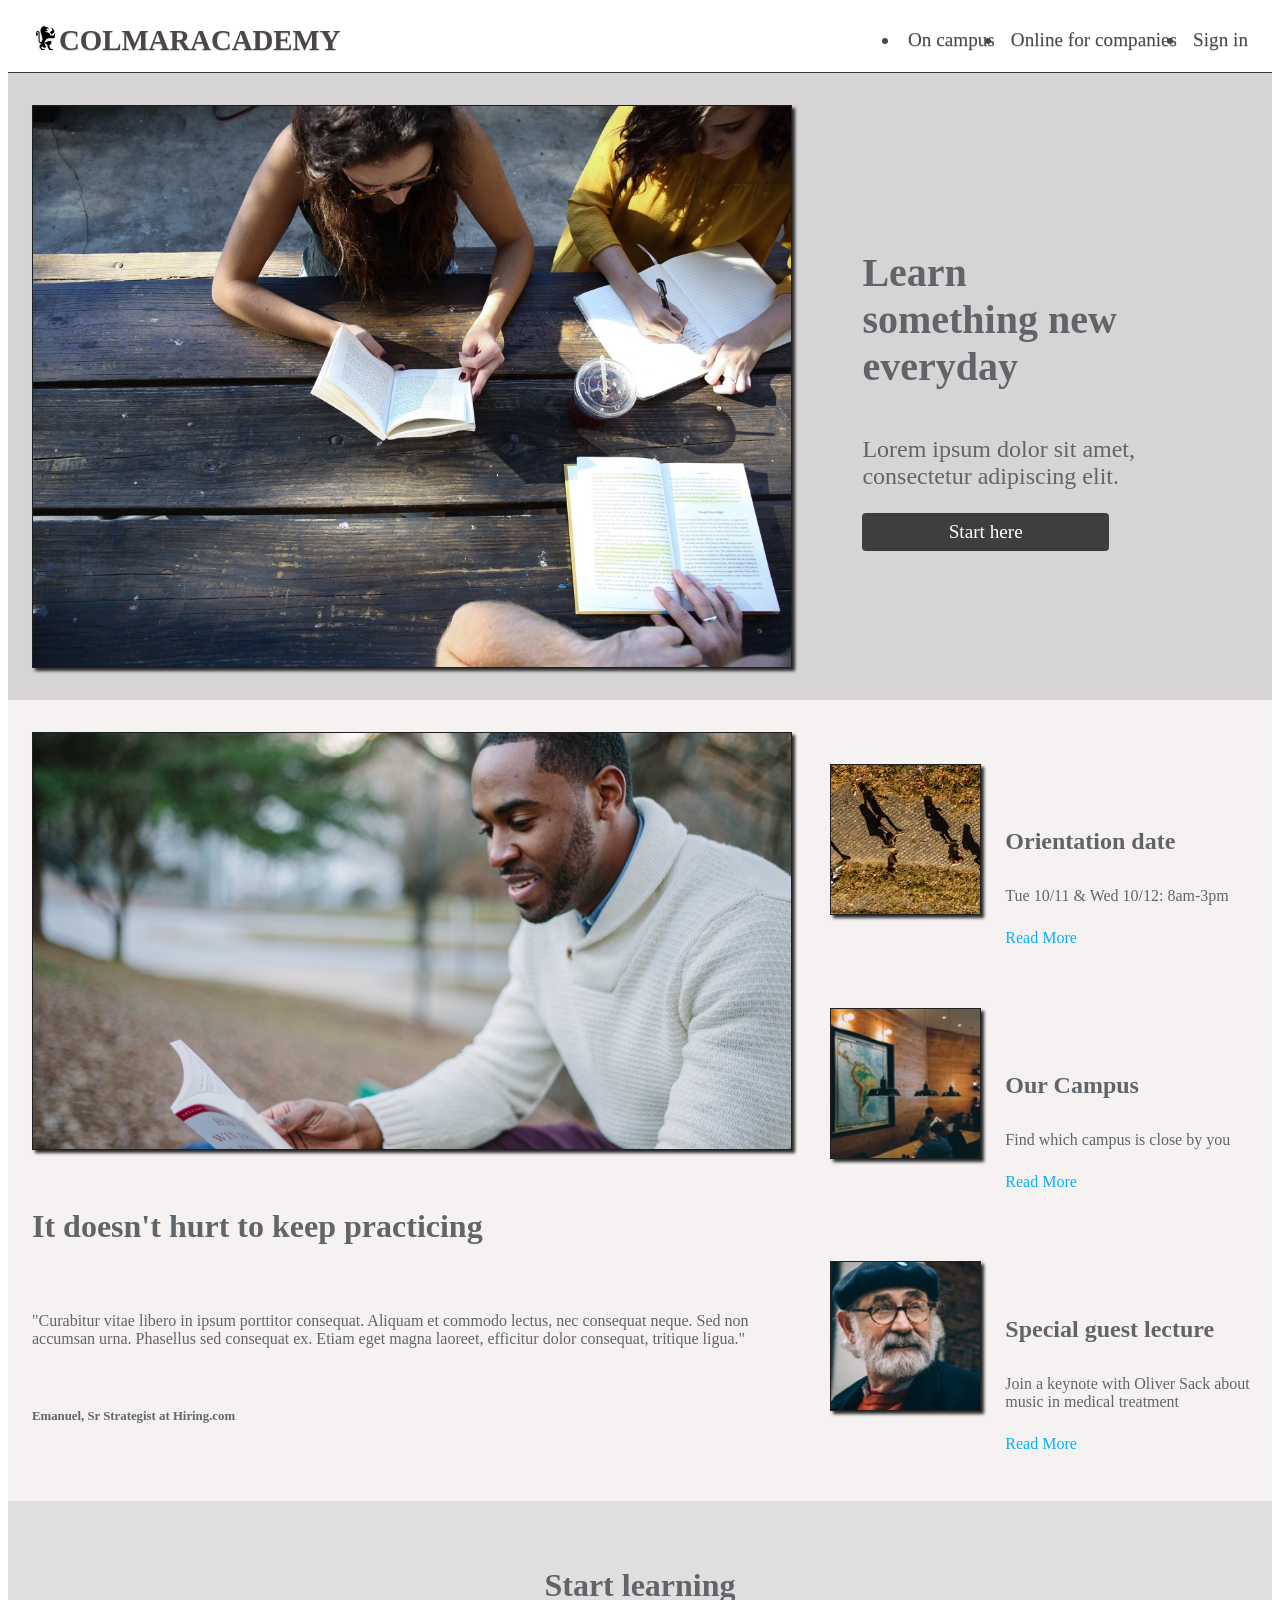
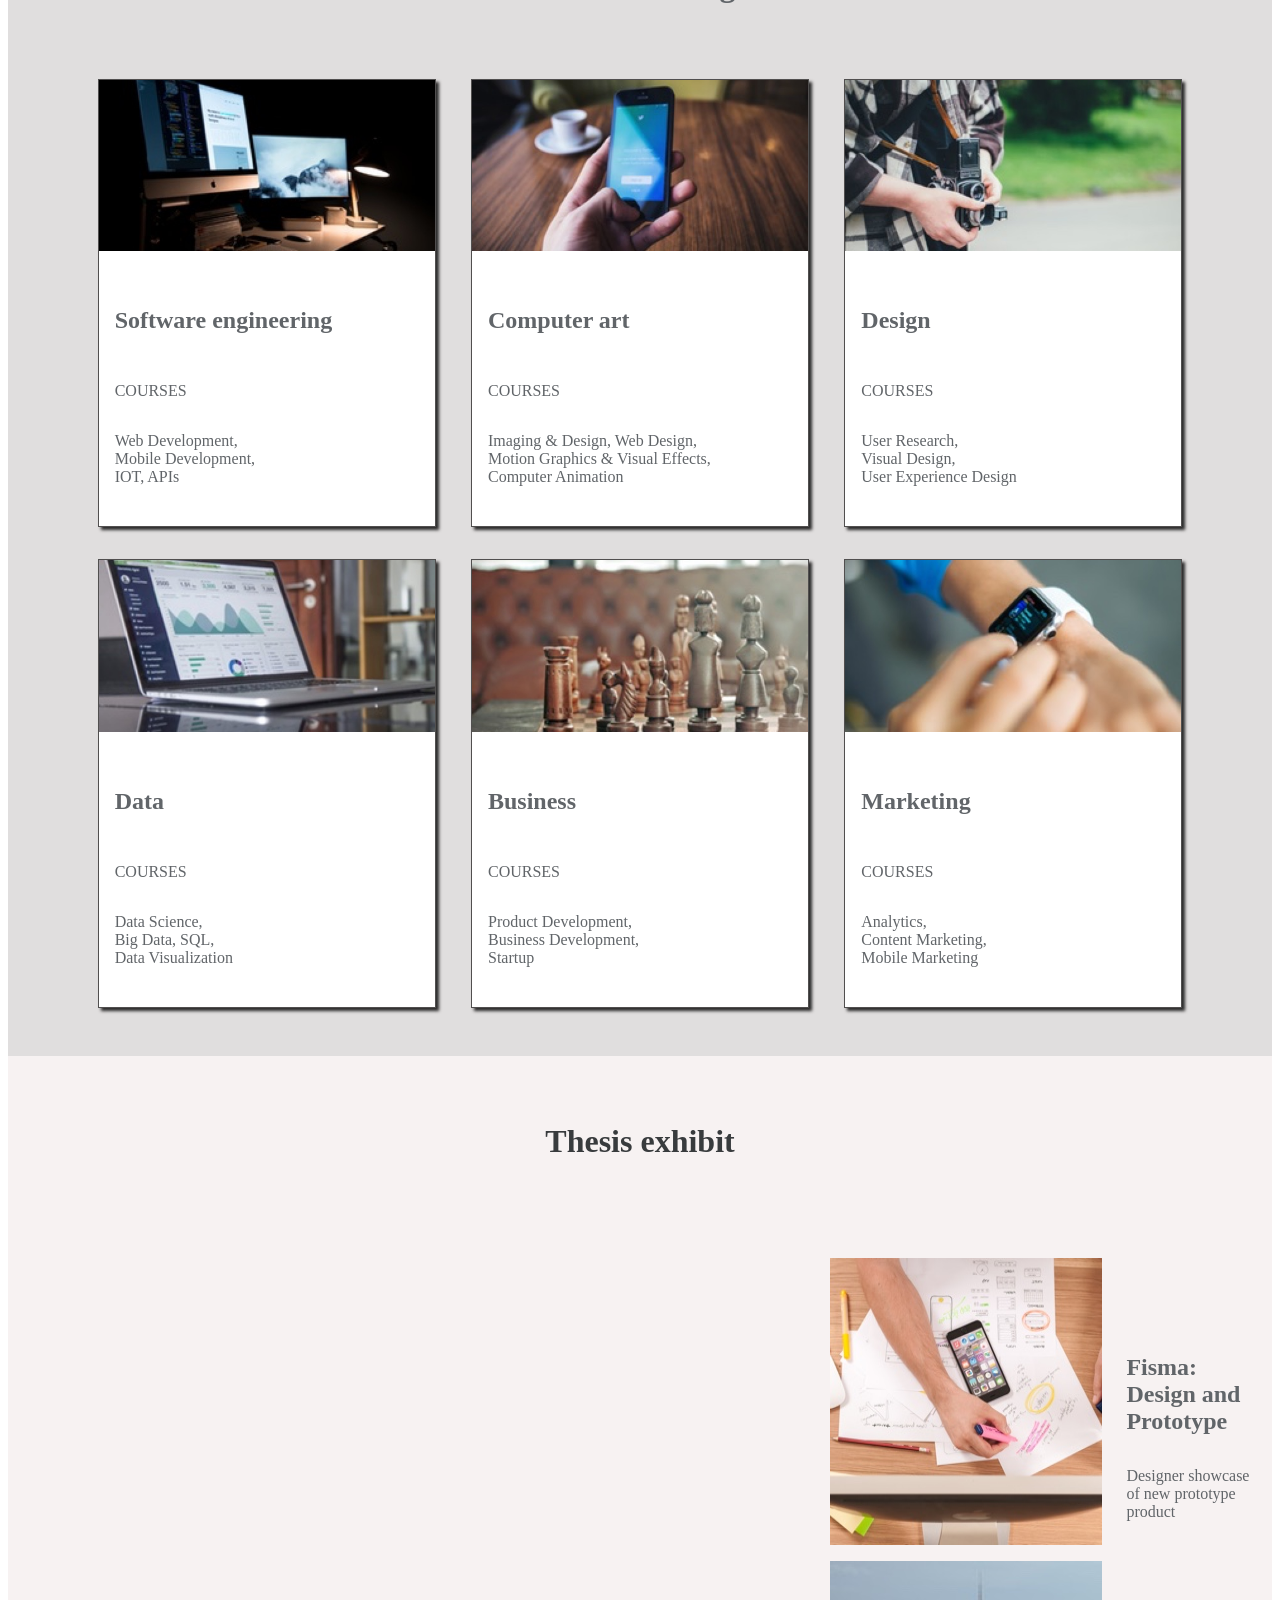
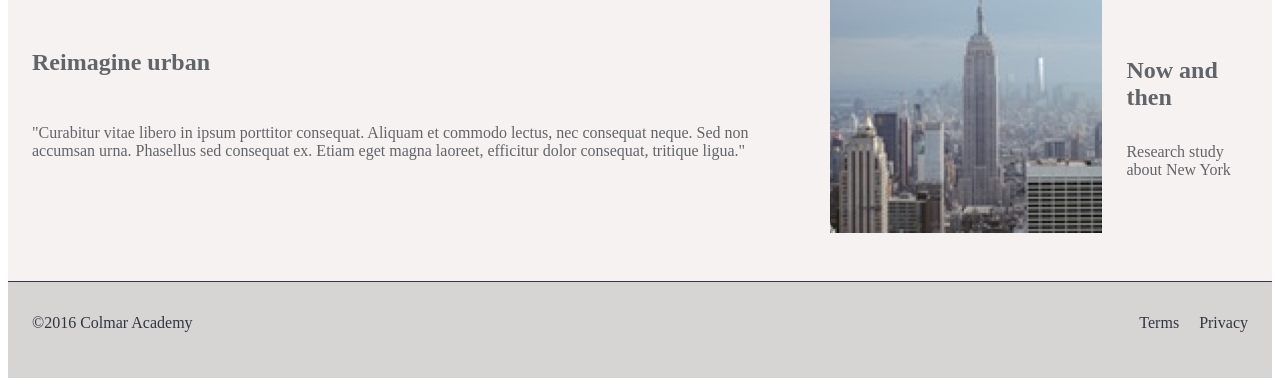
==== text.html @ 257ef72a "first commit" ====
<!DOCTYPE html>
<html>
   <head>
      <title>Capstone Colmar</title>
      <link  rel="stylesheet" type="text/css" href="CSS/reset.css">
      <link  rel="stylesheet" type="text/css" href="CSS/style.css">
   </head>
   <body>
      <!-- Header Section-->
      <header>
         <div class="logo">
            <img src="CSS/images/ic-logo.svg" alt="The logo">
            <h2><span>COLMAR</span>ACADEMY</h2>
         </div>
         <nav class="menu">
            <ul class="main-nav">
               <li><a href="#">On campus</a></li>
               <li><a href="#">Online for companies</a></li>
               <li><a href="#">Sign in</a></li>
            </ul>
            <ul class="mobile-nav">
               <li><img src="CSS/images/ic-on-campus.svg"></li>
               <li><img src="CSS/images/ic-online.svg"</li>
               <li><img src="CSS/images/ic-login.svg"></li>
            </ul>
         </nav>
      </header>
      <!-- Main Banner Section-->
      <div class="banner">
         <div class="content-left">
            <img src="CSS/images/banner.jpg" alt="Students sitting on a bank">
         </div>
         <div class="content-right">
            <div class="banner-text">
               <h1>Learn something new everyday</h1>
               <p>Lorem ipsum dolor sit amet, consectetur adipiscing elit.</p>
               <div class="button">
                  <a href="#">Start here</a>
               </div>
            </div>
         </div>
      </div>
      <!-- Information Section-->
      <div class="main-information">
         <div class="content-left">
            <img src="CSS/images/information-main.jpg" alt="Student studying">
            <h2>It doesn't hurt to keep practicing</h2>
            <p>"Curabitur vitae libero in ipsum porttitor consequat. Aliquam et commodo lectus, nec consequat neque. Sed non accumsan urna. Phasellus sed consequat ex. Etiam eget magna laoreet, efficitur dolor consequat, tritique ligua."</p>
            <p id="signature">Emanuel, Sr Strategist at Hiring.com</p>
         </div>
         <div class="content-right">
            <div class="info-box">
               <img class="desktop-img" src="CSS/images/information-orientation.jpg" alt="Students walking">
               <img class="mobile-img" src="CSS/images/information-orientation-mobile.jpg" alt="Students walking">
               <div class="info-text">
                  <h3>Orientation date</h3>
                  <p>Tue 10/11 & Wed 10/12: 8am-3pm</p>
                  <a href="#">Read More</a>
               </div>
            </div>
            <div class="info-box">
               <img class="desktop-img" src="CSS/images/information-campus.jpg" alt="Campus">
               <img class="mobile-img" src="CSS/images/information-campus-mobile.jpg" alt="Campus">
               <div class="info-text">
                  <h3>Our Campus</h3>
                  <p>Find which campus is close by you</p>
                  <a href="#">Read More</a>
               </div>
            </div>
            <div class="info-box">
               <img class="desktop-img" src="CSS/images/information-guest-lecture.jpg" alt="Guest lecturer">
               <img class="mobile-img" src="CSS/images/information-guest-lecture-mobile.jpg" alt="Guest lecturer">
               <div class="info-text">
                  <h3>Special guest lecture</h3>
                  <p>Join a keynote with Oliver Sack about music in medical treatment</p>
                  <a href="#">Read More</a>
               </div>
            </div>
         </div>
      </div>
      <!-- Supporting Section -->
      <div class="supporting">
         <h2>Start learning</h2>
         <div class="flex">
            <div class="course">
               <img href="#" src="CSS/images/course-software.jpg" alt="Computer">
               <div class="text">
                  <h3>Software engineering</h3>
                  <p>COURSES</p>
                  <p>Web Development,<br /> Mobile Development,<br /> IOT, APIs</p>
               </div>
            </div>
            <div class="course">
               <img href="#" src="CSS/images/course-computer-art.jpg" alt="Mobile phone">
               <div class="text">
                  <h3>Computer art</h3>
                  <p>COURSES</p>
                  <p>Imaging & Design, Web Design,<br /> Motion Graphics & Visual Effects,<br /> Computer Animation</p>
               </div>
            </div>
            <div class="course">
               <img href="#" src="CSS/images/course-design.jpg" alt="A camera">
               <div class="text">
                  <h3>Design</h3>
                  <p>COURSES</p>
                  <p>User Research,<br /> Visual Design,<br /> User Experience Design</p>
               </div>
            </div>
            <div class="course">
               <img href="#" src="CSS/images/course-data.jpg" alt="A computer screen">
               <div class="text">
                  <h3>Data</h3>
                  <p>COURSES</p>
                  <p>Data Science,<br /> Big Data, SQL,<br/> Data Visualization</p>
               </div>
            </div>
            <div class="course">
               <img href="#" src="CSS/images/course-business.jpg" alt="A Chess Board">
               <div class="text">
                  <h3>Business</h3>
                  <p>COURSES</p>
                  <p>Product Development,<br /> Business Development,<br /> Startup</p>
               </div>
            </div>
            <div class="course">
               <img href="#" src="CSS/images/course-marketing.jpg" alt="A watch">
               <div class="text">
                  <h3>Marketing</h3>
                  <p>COURSES</p>
                  <p>Analytics,<br /> Content Marketing,<br /> Mobile Marketing</p>
               </div>
            </div>
         </div>
      </div>
      <!-- Additional Supporting Section -->
      <div class="add-supporting">
         <h2>Thesis exhibit</h2>
         <div class="content">
            <div class="content-left">
               <video width="320" height="240" autoplay>
                  <source src="CSS/videos/thesis.mp4" type="video/mp4">
               </video>
               <h3>Reimagine urban</h3>
               <p>"Curabitur vitae libero in ipsum porttitor consequat. Aliquam et commodo lectus, nec consequat neque. Sed non accumsan urna. Phasellus sed consequat ex. Etiam eget magna laoreet, efficitur dolor consequat, tritique ligua."</p>
            </div>
            <div class="content-right">
               <div class="info-box">
                  <img src="CSS/images/thesis-fisma.jpg" alt="A Design on a Paper">
                  <div class="info-text">
                     <h3>Fisma: Design and Prototype</h3>
                     <p>Designer showcase of new prototype product</p>
                  </div>
               </div>
               <div class="info-box">
                  <img src="CSS/images/thesis-now-and-then.jpg" alt="Empire State Building">
                  <div class="info-text">
                     <h3>Now and then</h3>
                     <p>Research study about New York</p>
                  </div>
               </div>
            </div>
         </div>
      </div>
      <!-- Footer Section -->
      <footer>
         <p>&copy;2016 Colmar Academy</p>
         <nav>
            <ul>
               <li>Terms</li>
               <li>Privacy</li>
            </ul>
         </nav>
      </footer>
   </body>
</html>
---- CSS/style.css ----
html {
	font-size: 16px;
	color: #616569;
}


/* Header Section */

header {
	font-size: 1.2rem;
	color: #4c4747;
	height: 4rem;
	display: flex;
	justify-content: space-between;
	align-items: center;
	background-color: #ffffff;
	text-shadow: 0px 1px 0px #d3cbcb;
	border-bottom: 1px solid #303540;
}

.menu .mobile-nav {
	display: none;
}

.logo {
	display: flex;
	align-items: center;
	padding-left: 1.5rem;
}

.logo img {
	height: 2rem;
}

.logo h2 span {
	font-weight: bold;
}

.main-nav {
	float: right;
	display: flex;
	padding-right: 1rem;
}

.main-nav li a {
	padding: 0.5rem;
	text-decoration: none;
	color: inherit;
}


/* Mobile-Header Section */

@media only screen and (max-width: 480px) {
	.menu .main-nav {
		display: none;
	}
	.logo img {
		height: 2.5rem;
	}
	.logo h2 {
		display: none;
	}
	.menu .mobile-nav {
		display: flex;
	}
	.mobile-nav li img {
		padding: 2rem;
	}
	header {
		justify-content: space-between;
	}
}


/* Banner Section */

.banner {
	background-color: #d6d4d4;
	display: flex;
	align-items: center;
}

.content-left {
	padding: 2rem 1.5rem;
	max-width: 60%;
	display: flex;
	flex-direction: column;
}

.content-left img {
	width: 100%;
	border: 1px solid #1f2021;
	box-shadow: 3px 3px 3px #2b2a2a;
}

.content-right {
	display: flex;
	flex-direction: column;
	align-items: left;
	max-width: 40%;
}

.banner-text {
	display: flex;
	flex-direction: column;
	align-items: left;
	width: 60%;
	margin-left: 3rem;
}

.banner-text h1,
.banner-text p,
.banner-text a {
	margin-bottom: 1.4rem;
}

.banner-text h1 {
	font-size: 2.5rem;
	font-weight: bold;
}

.banner-text p {
	font-size: 1.5rem;
}

.banner-text .button {
	background-color: #3c3e3f;
	width: 84%;
	text-align: center;
	padding: 0.5rem;
	border-radius: 4px;
}

.button a {
	padding: 8px auto;
	color: white;
	text-decoration: none;
	font-size: 1.2rem;
}


/* Mobile-Banner Section */

@media only screen and (max-width: 480px) {
	.banner {
		display: flex;
		flex-direction: column;
		justify-content: center;
		width: 100%;
	}
	.content-left {
		margin: 0 auto;
		padding: 0;
		max-width: 100%;
		display: block;
	}
	.banner .content-right {
		max-width: 100%;
		padding: 0px 0px;
	}
	.banner-text {
		max-width: 100%;
		padding: 2rem 0 2rem 1rem;
	}
}


/* Information Section */

.main-information {
	display: flex;
	background-color: #f7f2f2;
}


/* Content on the left */

.main-information .content-left h2 {
	font-size: 2rem;
	font-weight: bold;
	padding: 2rem 0 1.5rem;
}

#signature {
	padding: 2rem 0;
	font-size: .8rem;
	font-weight: bold;
}


/* Content on the right */

.content-right {
	padding: 2rem 0;
	display: flex;
	flex-direction: column;
	justify-content: space-between;
}

.info-box {
	padding: 0 1rem 1rem;
	display: flex;
}

.info-box .mobile-img {
	display: none;
}

.info-box .desktop-img {
	max-width: 35%;
	align-self: center;
	border: 1px solid #1f2021;
	box-shadow: 3px 3px 3px #2b2a2a;
}

.info-box .info-text {
	max-width: 65%;
	padding-left: 1.5rem;
	padding-top: 2.5rem;
}

.info-text h3 {
	font-size: 1.5rem;
	font-weight: bold;
	padding-top: 2rem;
}

.info-text a {
	text-decoration: none;
	color: #07b0ff;
}

.info-text p {
	padding: .5rem 0;
}


/* Mobile-Information Section */

@media only screen and (max-width: 480px) {
	.main-information {
		max-width: 100%;
	}
	/* Content on the left */
	.main-information .content-left {
		display: none;
	}
	/* Content on the right */
	.main-information .content-right {
		max-width: 100%;
		display: flex;
		flex-direction: column;
		justify-content: center;
		align-items: center;
	}
	.info-box .desktop-img {
		display: none;
	}
	.content-right .info-box {
		padding: 0 1rem 4rem;
		display: flex;
		flex-direction: column;
		max-width: 100%;
	}
	.info-box .info-text {
		justify-content: center;
		display: block;
		width: 100%;
	}
	.info-box .mobile-img img {
		display: block;
		max-width: 100%;
		height: auto;
	}
}


/* Supporting Section */

.supporting {
	max-width: 100%;
	background-color: #e0dede;
	display: flex;
	flex-direction: column;
	align-items: center;
	justify-content: center;
}

.supporting h2 {
	text-align: center;
	font-size: 2rem;
	font-weight: bold;
	padding-top: 2.5rem;
}

.flex {
	display: flex;
	flex-wrap: wrap;
	justify-content: space-around;
	margin: 2rem 4.5rem;
	padding: auto;
}

.text {
	padding: 1rem 1rem;
}

.course {
	display: flex;
	flex-direction: column;
	width: 30%;
	height: auto;
	background-color: white;
	margin: 1rem;
	border: 1px solid #514f4f;
	box-shadow: 3px 3px 3px #2b2a2a;
}

.course img {
	height: auto;
	align-self: auto;
}

.course h3 {
	font-size: 1.5rem;
	font-weight: bold;
	padding: 1rem 0;
}

.course p {
	padding: .5rem 0;
	font-weight: lighter;
}


/* Add-supportive Section */

.add-supporting {
	display: flex;
	flex-direction: column;
	background-color: #f7f2f2;
}

.content {
	display: flex;
	flex-direction: row;
	justify-content: space-between;
}

.content .text {
	padding-left: 0;
}

.add-supporting h2 {
	font-size: 2rem;
	font-weight: bold;
	text-align: center;
	padding: 2.5rem 0;
	color: #383b3d;
}

.content-left video {
	width: 100%;
	height: auto;
	margin-top: -.8rem;
}

.add-supporting .content-left h3 {
	font-size: 1.5rem;
	font-weight: bold;
	color: #606569;
}

.add-supporting .content-left p {
	padding: .5rem 0 2rem;
}


/* Footer Section */

footer {
	height: 6rem;
	display: flex;
	justify-content: space-between;
	align-items: baseline;
	color: #303540;
	border-top: 1px solid #303540;
	background-color: #d7d4d4;
}

footer p {
	padding: 1rem 1.5rem;
}

footer nav {
	margin-right: 1rem;
}

footer ul li {
	display: inline;
	padding: .5rem;
}
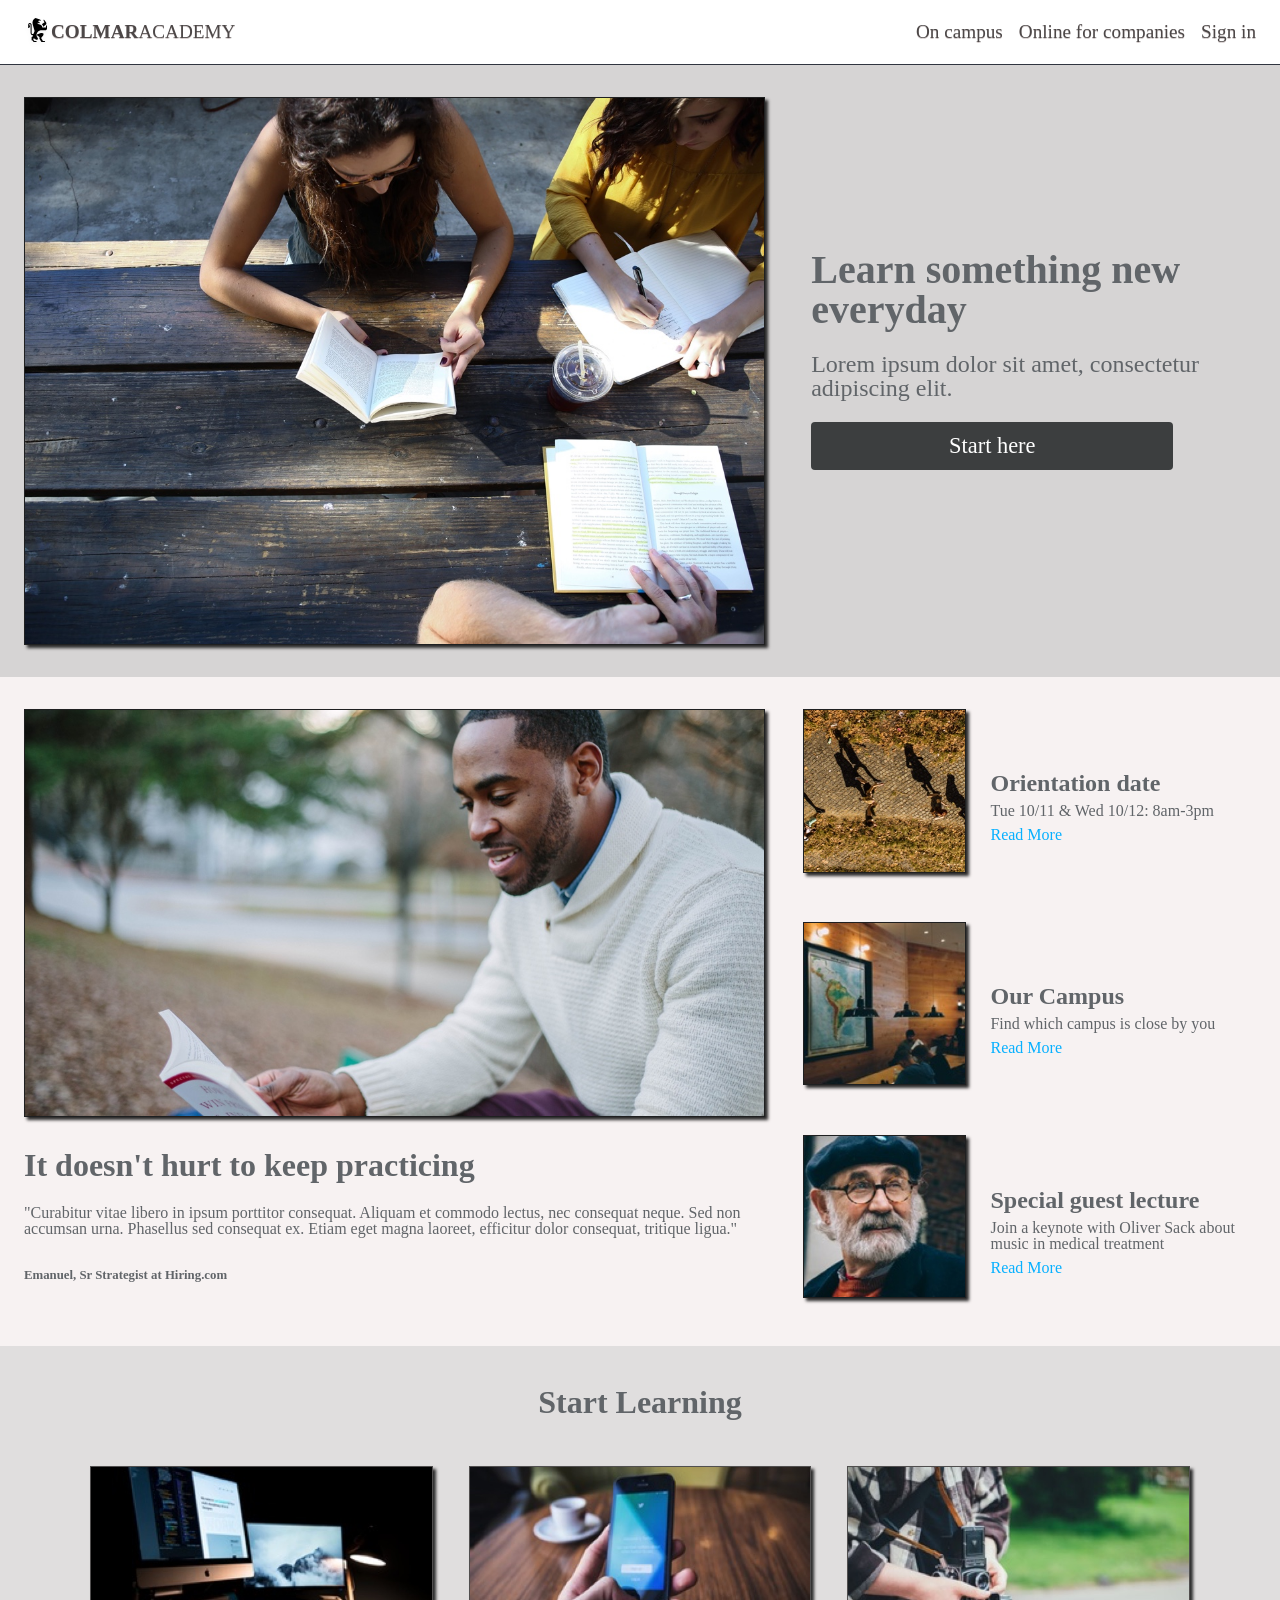
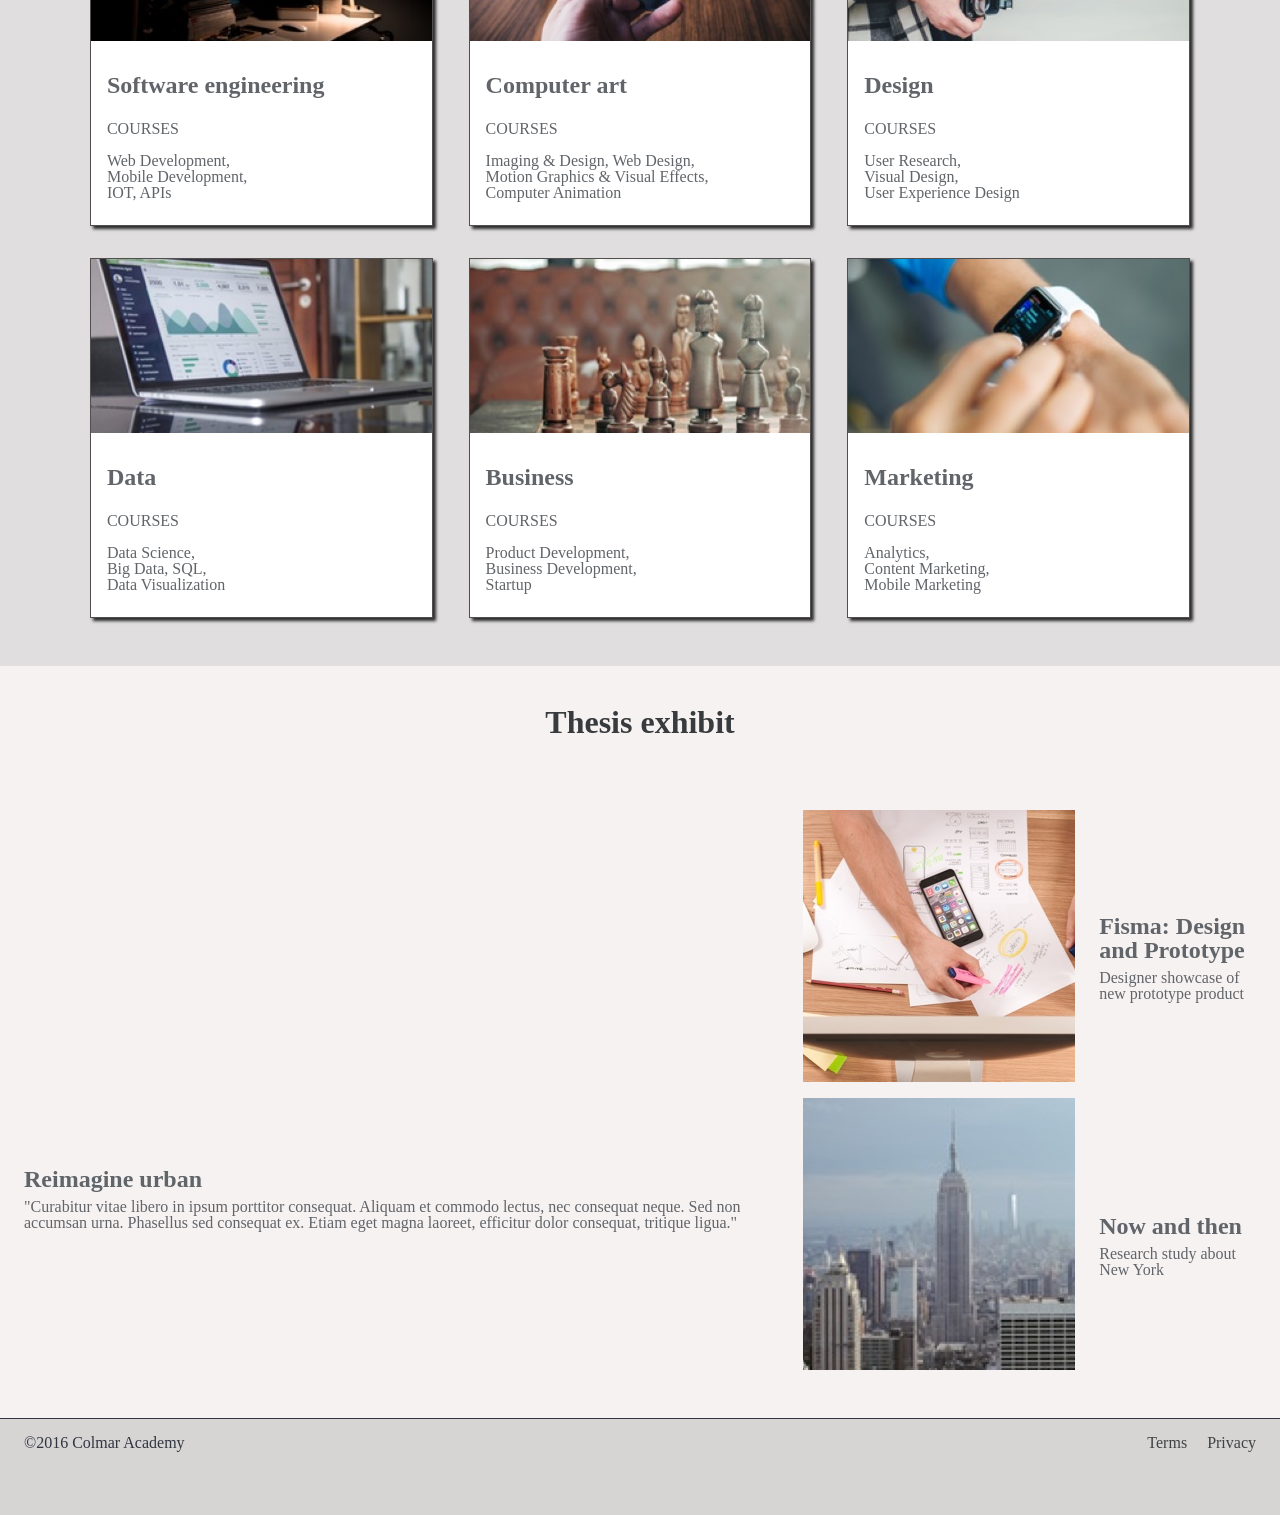
==== commit 2304b8e9: "last commit" ====
--- a/text.html
+++ b/text.html
@@ -2,8 +2,8 @@
 <html>
    <head>
       <title>Capstone Colmar</title>
-      <link  rel="stylesheet" type="text/css" href="CSS/reset.css">
-      <link  rel="stylesheet" type="text/css" href="CSS/style.css">
+      <link rel="stylesheet" type="text/css" href="CSS/reset.css">
+      <link rel="stylesheet" type="text/css" href="CSS/style.css">
    </head>
    <body>
       <!-- Header Section-->
@@ -34,9 +34,7 @@
             <div class="banner-text">
                <h1>Learn something new everyday</h1>
                <p>Lorem ipsum dolor sit amet, consectetur adipiscing elit.</p>
-               <div class="button">
-                  <a href="#">Start here</a>
-               </div>
+               <a href="#" class="button">Start here</a>
             </div>
          </div>
       </div>
@@ -80,9 +78,19 @@
       </div>
       <!-- Supporting Section -->
       <div class="supporting">
-         <h2>Start learning</h2>
+         <h2>Start Learning</h2>
+         <div class="mobile-course">
+
+           <a href="#" class="course-button">Software Engineering</a>
+           <a href="#" class="course-button">Computer Art</a>
+           <a href="#" class="course-button">Design</a>
+           <a href="#" class="course-button">Data</a>
+           <a href="#" class="course-button">Business</a>
+           <a href="#" class="course-button">Marketing</a>
+
+       </div>
          <div class="flex">
-            <div class="course">
+               <div class="course">
                <img href="#" src="CSS/images/course-software.jpg" alt="Computer">
                <div class="text">
                   <h3>Software engineering</h3>
@@ -166,8 +174,8 @@
          <p>&copy;2016 Colmar Academy</p>
          <nav>
             <ul>
-               <li>Terms</li>
-               <li>Privacy</li>
+               <li><a href="#">Terms</a></li>
+               <li><a href="#">Privacy</a></li>
             </ul>
          </nav>
       </footer>
--- a/CSS/style.css
+++ b/CSS/style.css
@@ -2,7 +2,6 @@
 	font-size: 16px;
 	color: #616569;
 }
-
 
 /* Header Section */
 
@@ -51,7 +50,7 @@
 
 /* Mobile-Header Section */
 
-@media only screen and (max-width: 480px) {
+ @media only screen and (max-width: 640px) {
 	.menu .main-nav {
 		display: none;
 	}
@@ -83,7 +82,7 @@
 
 .content-left {
 	padding: 2rem 1.5rem;
-	max-width: 60%;
+	width: 60%;
 	display: flex;
 	flex-direction: column;
 }
@@ -98,15 +97,15 @@
 	display: flex;
 	flex-direction: column;
 	align-items: left;
-	max-width: 40%;
+	width: 40%;
 }
 
 .banner-text {
 	display: flex;
 	flex-direction: column;
 	align-items: left;
-	width: 60%;
-	margin-left: 3rem;
+	width: auto;
+	padding: 0 3rem 0 1.5rem;
 }
 
 .banner-text h1,
@@ -124,44 +123,53 @@
 	font-size: 1.5rem;
 }
 
-.banner-text .button {
+.button {
 	background-color: #3c3e3f;
-	width: 84%;
+	width: 80%;
 	text-align: center;
-	padding: 0.5rem;
+	padding: 0.8rem;
 	border-radius: 4px;
 }
 
-.button a {
-	padding: 8px auto;
+.banner-text a {
 	color: white;
 	text-decoration: none;
-	font-size: 1.2rem;
+	font-size: 1.4rem;
 }
 
 
 /* Mobile-Banner Section */
 
-@media only screen and (max-width: 480px) {
+ @media only screen and (max-width: 640px) {
+
 	.banner {
 		display: flex;
 		flex-direction: column;
 		justify-content: center;
 		width: 100%;
 	}
+
 	.content-left {
 		margin: 0 auto;
 		padding: 0;
-		max-width: 100%;
+		width: 100%;
 		display: block;
 	}
+
 	.banner .content-right {
-		max-width: 100%;
-		padding: 0px 0px;
-	}
+		width: 100%;
+		padding: 0;
+	}
+
 	.banner-text {
 		max-width: 100%;
-		padding: 2rem 0 2rem 1rem;
+		margin: 0;
+		padding: 2rem;
+	}
+
+	.button {
+		width: 90%;
+		background-color: #919496;
 	}
 }
 
@@ -201,6 +209,7 @@
 .info-box {
 	padding: 0 1rem 1rem;
 	display: flex;
+	align-items: center;
 }
 
 .info-box .mobile-img {
@@ -217,7 +226,6 @@
 .info-box .info-text {
 	max-width: 65%;
 	padding-left: 1.5rem;
-	padding-top: 2.5rem;
 }
 
 .info-text h3 {
@@ -238,45 +246,46 @@
 
 /* Mobile-Information Section */
 
-@media only screen and (max-width: 480px) {
-	.main-information {
-		max-width: 100%;
-	}
-	/* Content on the left */
+ @media only screen and (max-width: 640px) {
+
 	.main-information .content-left {
 		display: none;
 	}
-	/* Content on the right */
 	.main-information .content-right {
-		max-width: 100%;
+		width: 100%;
 		display: flex;
 		flex-direction: column;
 		justify-content: center;
 		align-items: center;
 	}
+
 	.info-box .desktop-img {
 		display: none;
 	}
+
 	.content-right .info-box {
-		padding: 0 1rem 4rem;
+		padding: 0 2rem 4rem;
 		display: flex;
 		flex-direction: column;
-		max-width: 100%;
-	}
+		width: 100%;
+	}
+
 	.info-box .info-text {
-		justify-content: center;
+		width: 100%;
+	}
+
+	.info-box .mobile-img {
 		display: block;
-		width: 100%;
-	}
-	.info-box .mobile-img img {
-		display: block;
-		max-width: 100%;
-		height: auto;
+
 	}
 }
 
 
 /* Supporting Section */
+
+.mobile-course {
+	display: none;
+}
 
 .supporting {
 	max-width: 100%;
@@ -333,6 +342,39 @@
 	font-weight: lighter;
 }
 
+/* Mobile-Supporting Section */
+@media only screen and (max-width: 640px) {
+
+	.flex {
+		display: none;
+	}
+
+	.supporting h2 {
+		padding: 2rem 0 1rem;
+		color: #464a4c;
+	}
+
+	.mobile-course {
+		display: flex;
+		flex-direction: column;
+		width: 100%;
+		margin-bottom: 1.5rem;
+	}
+
+	.mobile-course a {
+		text-decoration: none;
+		font-size: 1.4rem;
+		color: #444749;
+	}
+
+	.course-button {
+		background-color: #cccccc;
+    padding: 1rem 0 1.5rem 1rem;
+		margin: 0 4rem 0.5rem;
+	}
+
+
+}
 
 /* Add-supportive Section */
 
@@ -375,7 +417,27 @@
 .add-supporting .content-left p {
 	padding: .5rem 0 2rem;
 }
-
+/* Mobile add-supporting Section */
+
+@media only screen and (max-width: 640px) {
+	.content-right {
+		display: none;
+	}
+
+	.content-left h3,
+	.content-left p {
+		display: none;
+	}
+
+	.add-supporting h2 {
+		margin: 2rem 0 2rem;
+    padding: 0;
+	}
+
+	video {
+		margin-bottom: 1.5rem;
+	}
+}
 
 /* Footer Section */
 
@@ -401,3 +463,16 @@
 	display: inline;
 	padding: .5rem;
 }
+
+footer li a {
+	text-decoration: none;
+	color: #3e4244;
+}
+
+@media only screen and (max-width: 640px) {
+  footer {
+		border-top: none;
+		background-color: white;
+		height: auto;
+	}
+}
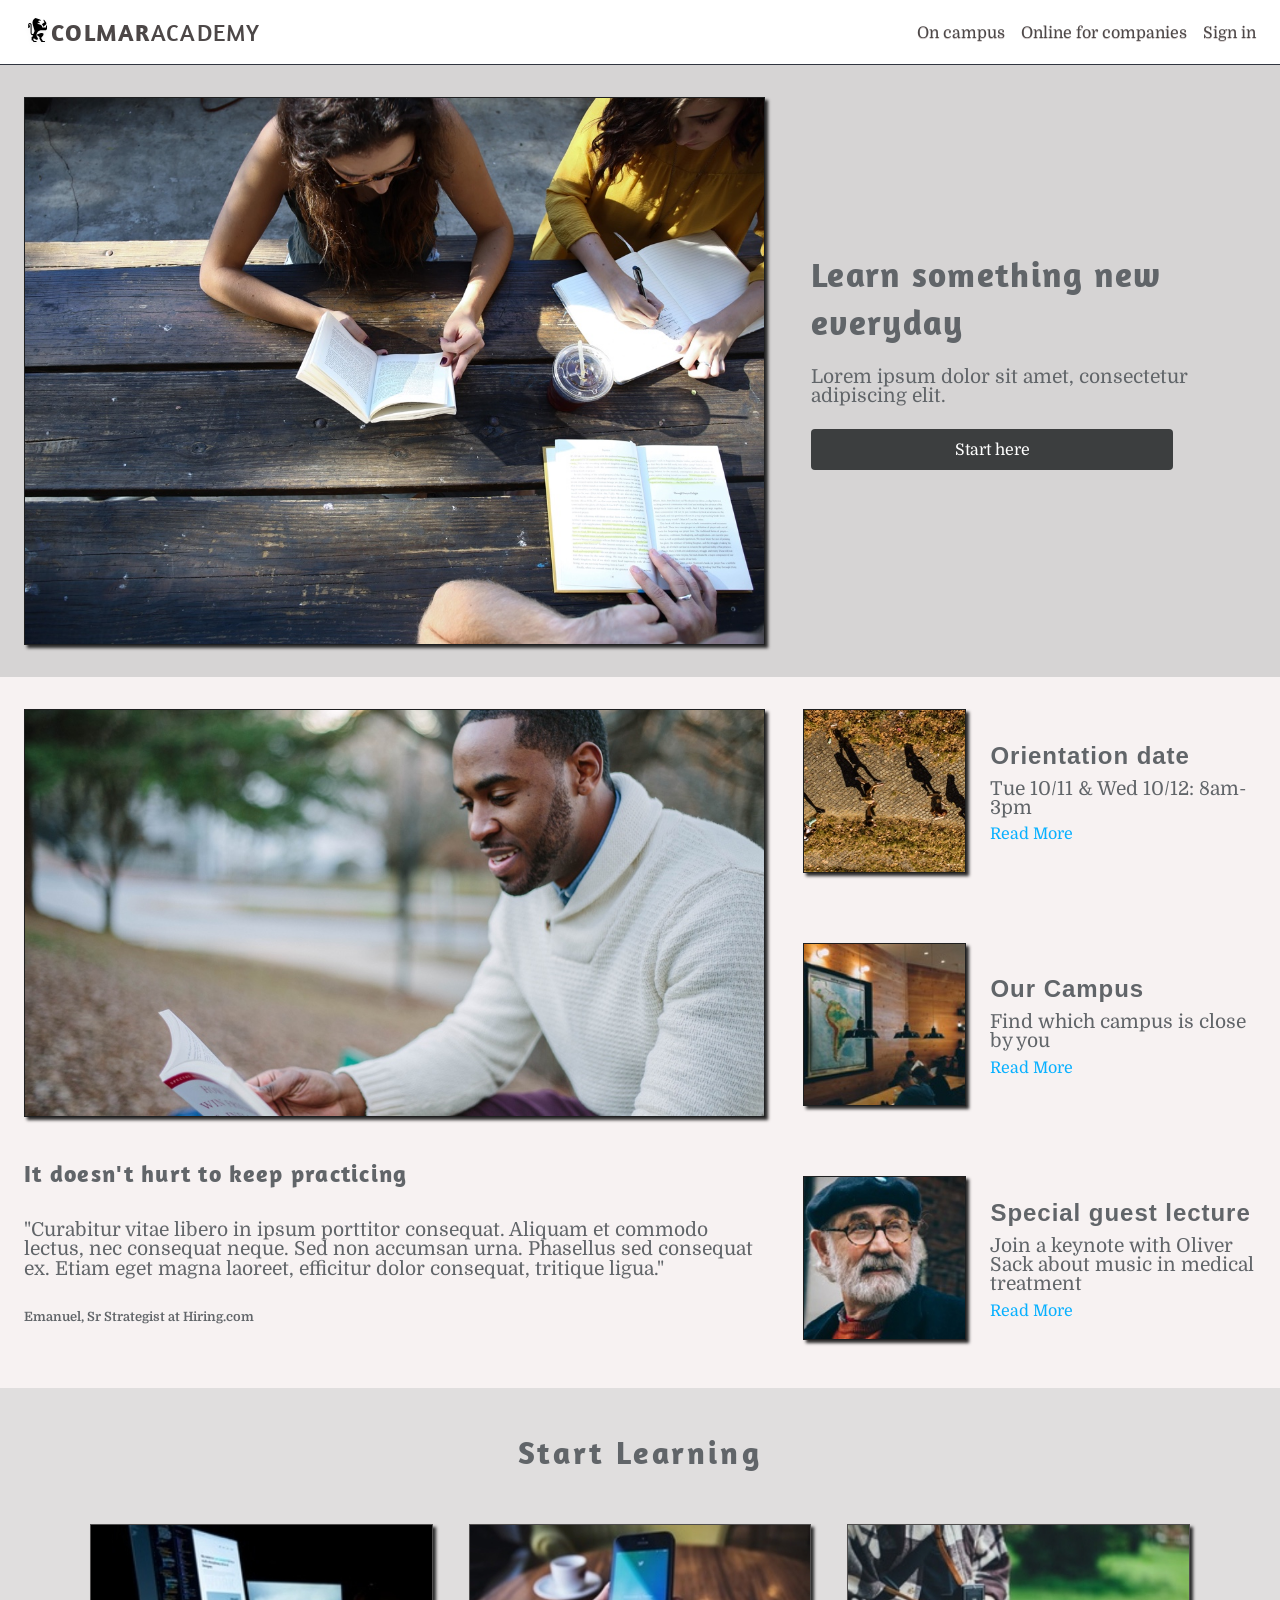
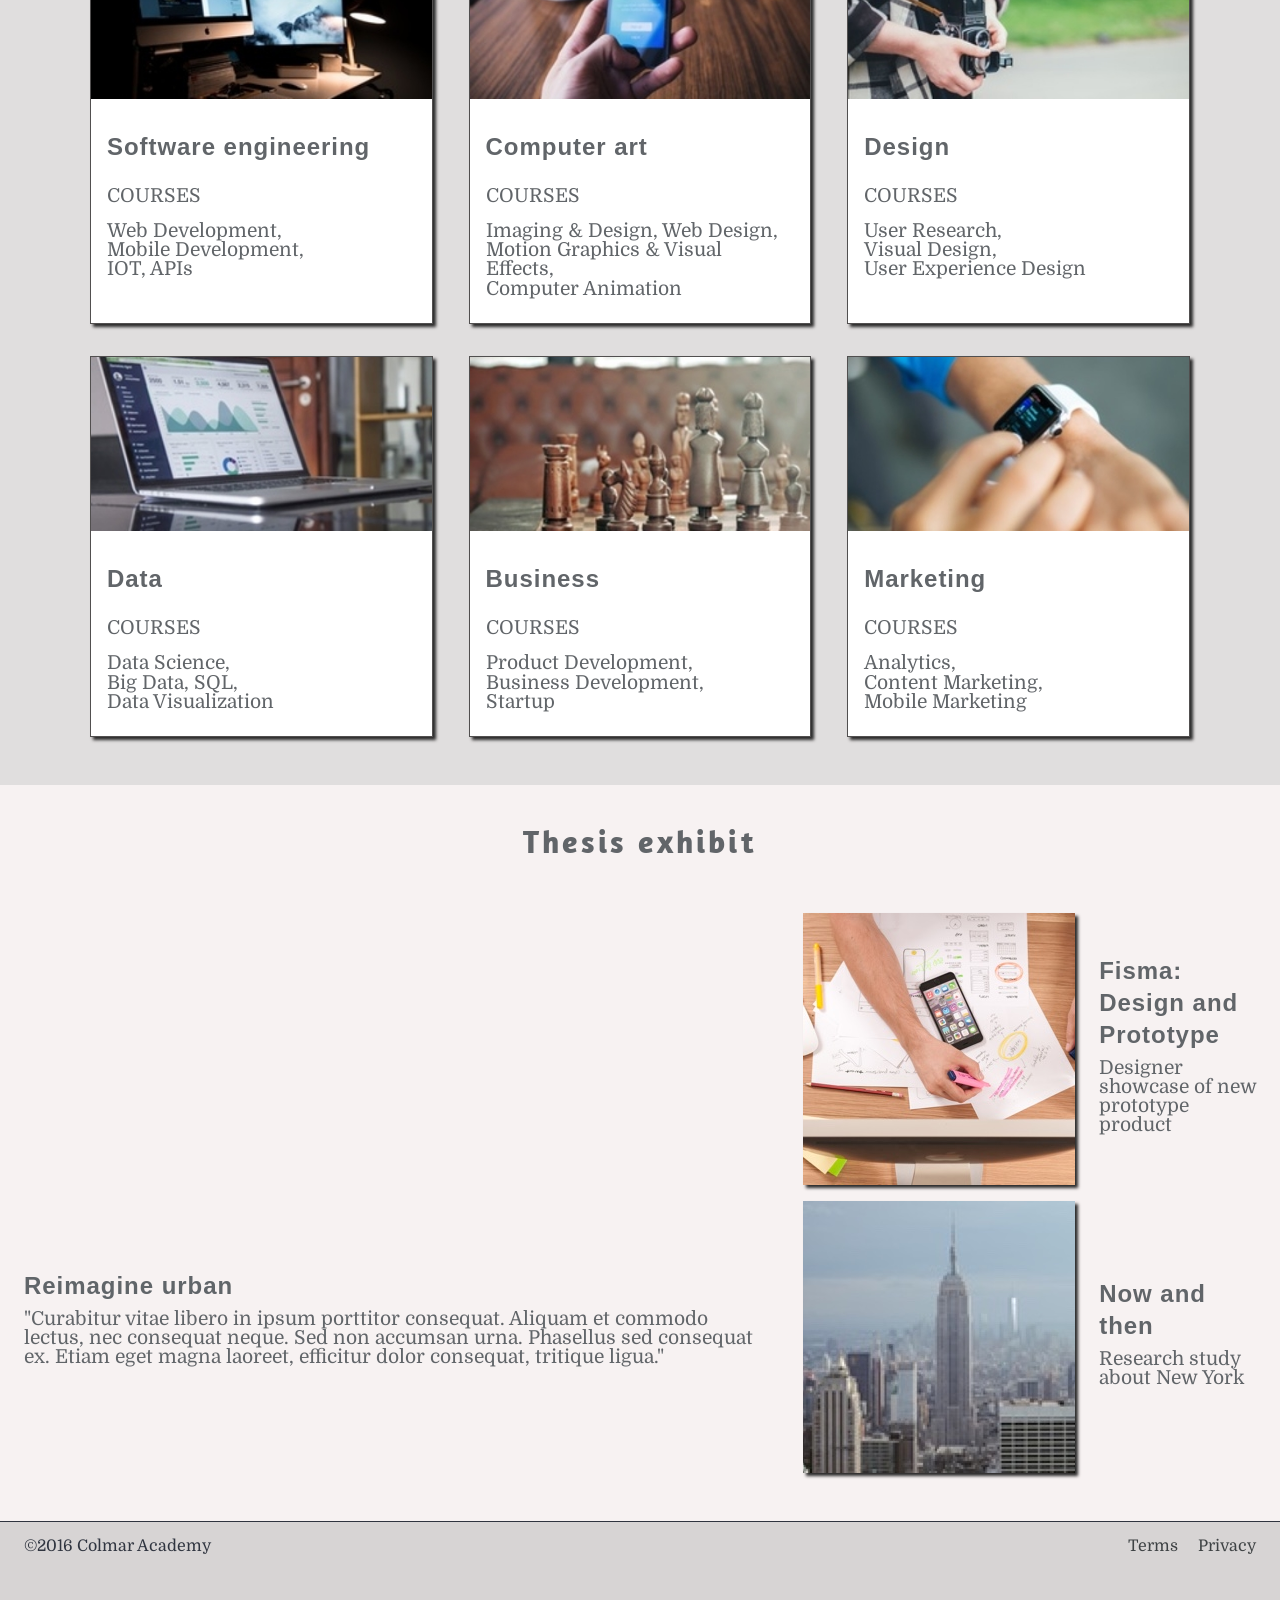
==== commit 630d14b9: "final commit" ====
--- a/text.html
+++ b/text.html
@@ -1,183 +1,188 @@
 <!DOCTYPE html>
 <html>
-   <head>
-      <title>Capstone Colmar</title>
-      <link rel="stylesheet" type="text/css" href="CSS/reset.css">
-      <link rel="stylesheet" type="text/css" href="CSS/style.css">
-   </head>
-   <body>
-      <!-- Header Section-->
-      <header>
-         <div class="logo">
-            <img src="CSS/images/ic-logo.svg" alt="The logo">
-            <h2><span>COLMAR</span>ACADEMY</h2>
-         </div>
-         <nav class="menu">
-            <ul class="main-nav">
-               <li><a href="#">On campus</a></li>
-               <li><a href="#">Online for companies</a></li>
-               <li><a href="#">Sign in</a></li>
-            </ul>
-            <ul class="mobile-nav">
-               <li><img src="CSS/images/ic-on-campus.svg"></li>
-               <li><img src="CSS/images/ic-online.svg"</li>
-               <li><img src="CSS/images/ic-login.svg"></li>
-            </ul>
-         </nav>
-      </header>
-      <!-- Main Banner Section-->
-      <div class="banner">
-         <div class="content-left">
-            <img src="CSS/images/banner.jpg" alt="Students sitting on a bank">
-         </div>
-         <div class="content-right">
-            <div class="banner-text">
-               <h1>Learn something new everyday</h1>
-               <p>Lorem ipsum dolor sit amet, consectetur adipiscing elit.</p>
-               <a href="#" class="button">Start here</a>
+  <head>
+    <title>Capstone Colmar</title>
+    <link rel="stylesheet" type="text/css" href="CSS/reset.css">
+    <link rel="stylesheet" type="text/css" href="CSS/style.css">
+    <link href="https://fonts.googleapis.com/css?family=Amaranth:400,700|Domine" rel="stylesheet" type="text/css" rel="stylesheet">
+    <link rel="stylesheet" type="text/css" href="https://maxcdn.bootstrapcdn.com/font-awesome/4.7.0/css/font-awesome.min.css">
+  </head>
+  <body>
+    <!-- Header Section-->
+    <header>
+      <div class="logo">
+        <img src="CSS/images/ic-logo.svg" alt="The logo">
+        <h2><span>COLMAR</span>ACADEMY</h2>
+      </div>
+      <nav class="menu" role="presentation">
+        <ul class="main-nav" role="presentation">
+          <li><a href="#">On campus</a></li>
+          <li><a href="#">Online for companies</a></li>
+          <li><a href="#">Sign in</a></li>
+        </ul>
+        <ul class="mobile-nav" role="presentation">
+          <li><img src="CSS/images/ic-on-campus.svg" alt="On campus icon"></li>
+          <li><img src="CSS/images/ic-online.svg" alt="Online icon"</li>
+          <li><img src="CSS/images/ic-login.svg" alt="Login icon"></li>
+        </ul>
+      </nav>
+    </header>
+    <!-- Main Banner Section-->
+    <div class="banner">
+      <div class="content-left" role="presentation">
+        <img src="CSS/images/banner.jpg" alt="Students sitting on a bank">
+      </div>
+      <div class="content-right" role="presentation">
+        <div class="banner-text">
+          <h1>Learn something new everyday</h1>
+          <p>Lorem ipsum dolor sit amet, consectetur adipiscing elit.</p>
+          <a href="#" class="button" role="button">Start here</a>
+        </div>
+      </div>
+    </div>
+    <!-- Information Section-->
+    <div class="main-information">
+      <div class="content-left" role="presentation">
+        <img src="CSS/images/information-main.jpg" alt="Student studying">
+        <h2>It doesn't hurt to keep practicing</h2>
+        <p>"Curabitur vitae libero in ipsum porttitor consequat. Aliquam et commodo lectus, nec consequat neque. Sed non accumsan urna. Phasellus sed consequat ex. Etiam eget magna laoreet, efficitur dolor consequat, tritique ligua."</p>
+        <p id="signature">Emanuel, Sr Strategist at Hiring.com</p>
+      </div>
+      <div class="content-right" role="presentation">
+        <div class="info-box">
+          <img class="desktop-img" src="CSS/images/information-orientation.jpg" alt="Students walking">
+          <img class="mobile-img" src="CSS/images/information-orientation-mobile.jpg" alt="Students walking">
+          <div class="info-text">
+            <h3>Orientation date</h3>
+            <p>Tue 10/11 & Wed 10/12: 8am-3pm</p>
+            <a href="#">Read More</a>
+          </div>
+        </div>
+        <div class="info-box">
+          <img class="desktop-img" src="CSS/images/information-campus.jpg" alt="Campus ">
+          <img class="mobile-img" src="CSS/images/information-campus-mobile.jpg" alt="Campus">
+          <div class="info-text">
+            <h3>Our Campus</h3>
+            <p>Find which campus is close by you</p>
+            <a href="#">Read More</a>
+          </div>
+        </div>
+        <div class="info-box">
+          <img class="desktop-img" src="CSS/images/information-guest-lecture.jpg" alt="Guest lecturer">
+          <img class="mobile-img" src="CSS/images/information-guest-lecture-mobile.jpg" alt="Guest lecturer">
+          <div class="info-text">
+            <h3>Special guest lecture</h3>
+            <p>Join a keynote with Oliver Sack about music in medical treatment</p>
+            <a href="#">Read More</a>
+          </div>
+        </div>
+      </div>
+    </div>
+    <!-- Supporting Section -->
+    <div class="supporting">
+      <h1>Start Learning</h1>
+      <div class="mobile-course">
+        <a href="#" class="course-button" role="button">Software Engineering</a>
+        <a href="#" class="course-button" role="button">Computer Art</a>
+        <a href="#" class="course-button" role="button">Design</a>
+        <a href="#" class="course-button" role="button">Data</a>
+        <a href="#" class="course-button" role="button">Business</a>
+        <a href="#" class="course-button" role="button">Marketing</a>
+      </div>
+      <div class="flex" role="presentation">
+        <div class="course">
+          <img href="#" src="CSS/images/course-software-1.jpg" alt="A computer screen">
+          <div class="text" role="presentation">
+            <h3>Software engineering</h3>
+            <p>COURSES</p>
+            <p>Web Development,<br /> Mobile Development,<br /> IOT, APIs</p>
+          </div>
+        </div>
+        <div class="course">
+          <img href="#" src="CSS/images/course-computer-art-1.jpg" alt="A mobile phone">
+          <div class="text" role="presentation">
+            <h3>Computer art</h3>
+            <p>COURSES</p>
+            <p>Imaging & Design, Web Design,<br /> Motion Graphics & Visual Effects,<br /> Computer Animation</p>
+          </div>
+        </div>
+        <div class="course">
+          <img href="#" src="CSS/images/course-design-1.jpg" alt="A camera">
+          <div class="text" role="presentation">
+            <h3>Design</h3>
+            <p>COURSES</p>
+            <p>User Research,<br /> Visual Design,<br /> User Experience Design</p>
+          </div>
+        </div>
+        <div class="course">
+          <img href="#" src="CSS/images/course-data-1.jpg" alt="A computer screen">
+          <div class="text" role="presentation">
+            <h3>Data</h3>
+            <p>COURSES</p>
+            <p>Data Science,<br /> Big Data, SQL,<br/> Data Visualization</p>
+          </div>
+        </div>
+        <div class="course">
+          <img href="#" src="CSS/images/course-business-1.jpg" alt="A Chess Board">
+          <div class="text" role="presentation">
+            <h3>Business</h3>
+            <p>COURSES</p>
+            <p>Product Development,<br /> Business Development,<br /> Startup</p>
+          </div>
+        </div>
+        <div class="course">
+          <img href="#" src="CSS/images/course-marketing-1.jpg" alt="A watch">
+          <div class="text" role="presentation">
+            <h3>Marketing</h3>
+            <p>COURSES</p>
+            <p>Analytics,<br /> Content Marketing,<br /> Mobile Marketing</p>
+          </div>
+        </div>
+      </div>
+    </div>
+    <!-- Additional Supporting Section -->
+    <div class="add-supporting">
+      <h1>Thesis exhibit</h1>
+      <div class="content" role="presentation">
+        <div class="content-left" role="presentation">
+          <video width="320" height="240" autoplay>
+            <source src="CSS/videos/thesis.mp4" type="video/mp4">
+          </video>
+          <h3>Reimagine urban</h3>
+          <p>"Curabitur vitae libero in ipsum porttitor consequat. Aliquam et commodo lectus, nec consequat neque. Sed non accumsan urna. Phasellus sed consequat ex. Etiam eget magna laoreet, efficitur dolor consequat, tritique ligua."</p>
+        </div>
+        <div class="content-right" role="presentation">
+          <div class="info-box">
+            <img src="CSS/images/thesis-fisma.jpg" alt="A Design on a Paper">
+            <div class="info-text" role="presentation">
+              <h3>Fisma: Design and Prototype</h3>
+              <p>Designer showcase of new prototype product</p>
             </div>
-         </div>
+          </div>
+          <div class="info-box">
+            <img src="CSS/images/thesis-now-and-then.jpg" alt="The Empire State Building">
+            <div class="info-text" role="presentation">
+              <h3>Now and then</h3>
+              <p>Research study about New York</p>
+            </div>
+          </div>
+        </div>
       </div>
-      <!-- Information Section-->
-      <div class="main-information">
-         <div class="content-left">
-            <img src="CSS/images/information-main.jpg" alt="Student studying">
-            <h2>It doesn't hurt to keep practicing</h2>
-            <p>"Curabitur vitae libero in ipsum porttitor consequat. Aliquam et commodo lectus, nec consequat neque. Sed non accumsan urna. Phasellus sed consequat ex. Etiam eget magna laoreet, efficitur dolor consequat, tritique ligua."</p>
-            <p id="signature">Emanuel, Sr Strategist at Hiring.com</p>
-         </div>
-         <div class="content-right">
-            <div class="info-box">
-               <img class="desktop-img" src="CSS/images/information-orientation.jpg" alt="Students walking">
-               <img class="mobile-img" src="CSS/images/information-orientation-mobile.jpg" alt="Students walking">
-               <div class="info-text">
-                  <h3>Orientation date</h3>
-                  <p>Tue 10/11 & Wed 10/12: 8am-3pm</p>
-                  <a href="#">Read More</a>
-               </div>
-            </div>
-            <div class="info-box">
-               <img class="desktop-img" src="CSS/images/information-campus.jpg" alt="Campus">
-               <img class="mobile-img" src="CSS/images/information-campus-mobile.jpg" alt="Campus">
-               <div class="info-text">
-                  <h3>Our Campus</h3>
-                  <p>Find which campus is close by you</p>
-                  <a href="#">Read More</a>
-               </div>
-            </div>
-            <div class="info-box">
-               <img class="desktop-img" src="CSS/images/information-guest-lecture.jpg" alt="Guest lecturer">
-               <img class="mobile-img" src="CSS/images/information-guest-lecture-mobile.jpg" alt="Guest lecturer">
-               <div class="info-text">
-                  <h3>Special guest lecture</h3>
-                  <p>Join a keynote with Oliver Sack about music in medical treatment</p>
-                  <a href="#">Read More</a>
-               </div>
-            </div>
-         </div>
-      </div>
-      <!-- Supporting Section -->
-      <div class="supporting">
-         <h2>Start Learning</h2>
-         <div class="mobile-course">
-
-           <a href="#" class="course-button">Software Engineering</a>
-           <a href="#" class="course-button">Computer Art</a>
-           <a href="#" class="course-button">Design</a>
-           <a href="#" class="course-button">Data</a>
-           <a href="#" class="course-button">Business</a>
-           <a href="#" class="course-button">Marketing</a>
-
-       </div>
-         <div class="flex">
-               <div class="course">
-               <img href="#" src="CSS/images/course-software.jpg" alt="Computer">
-               <div class="text">
-                  <h3>Software engineering</h3>
-                  <p>COURSES</p>
-                  <p>Web Development,<br /> Mobile Development,<br /> IOT, APIs</p>
-               </div>
-            </div>
-            <div class="course">
-               <img href="#" src="CSS/images/course-computer-art.jpg" alt="Mobile phone">
-               <div class="text">
-                  <h3>Computer art</h3>
-                  <p>COURSES</p>
-                  <p>Imaging & Design, Web Design,<br /> Motion Graphics & Visual Effects,<br /> Computer Animation</p>
-               </div>
-            </div>
-            <div class="course">
-               <img href="#" src="CSS/images/course-design.jpg" alt="A camera">
-               <div class="text">
-                  <h3>Design</h3>
-                  <p>COURSES</p>
-                  <p>User Research,<br /> Visual Design,<br /> User Experience Design</p>
-               </div>
-            </div>
-            <div class="course">
-               <img href="#" src="CSS/images/course-data.jpg" alt="A computer screen">
-               <div class="text">
-                  <h3>Data</h3>
-                  <p>COURSES</p>
-                  <p>Data Science,<br /> Big Data, SQL,<br/> Data Visualization</p>
-               </div>
-            </div>
-            <div class="course">
-               <img href="#" src="CSS/images/course-business.jpg" alt="A Chess Board">
-               <div class="text">
-                  <h3>Business</h3>
-                  <p>COURSES</p>
-                  <p>Product Development,<br /> Business Development,<br /> Startup</p>
-               </div>
-            </div>
-            <div class="course">
-               <img href="#" src="CSS/images/course-marketing.jpg" alt="A watch">
-               <div class="text">
-                  <h3>Marketing</h3>
-                  <p>COURSES</p>
-                  <p>Analytics,<br /> Content Marketing,<br /> Mobile Marketing</p>
-               </div>
-            </div>
-         </div>
-      </div>
-      <!-- Additional Supporting Section -->
-      <div class="add-supporting">
-         <h2>Thesis exhibit</h2>
-         <div class="content">
-            <div class="content-left">
-               <video width="320" height="240" autoplay>
-                  <source src="CSS/videos/thesis.mp4" type="video/mp4">
-               </video>
-               <h3>Reimagine urban</h3>
-               <p>"Curabitur vitae libero in ipsum porttitor consequat. Aliquam et commodo lectus, nec consequat neque. Sed non accumsan urna. Phasellus sed consequat ex. Etiam eget magna laoreet, efficitur dolor consequat, tritique ligua."</p>
-            </div>
-            <div class="content-right">
-               <div class="info-box">
-                  <img src="CSS/images/thesis-fisma.jpg" alt="A Design on a Paper">
-                  <div class="info-text">
-                     <h3>Fisma: Design and Prototype</h3>
-                     <p>Designer showcase of new prototype product</p>
-                  </div>
-               </div>
-               <div class="info-box">
-                  <img src="CSS/images/thesis-now-and-then.jpg" alt="Empire State Building">
-                  <div class="info-text">
-                     <h3>Now and then</h3>
-                     <p>Research study about New York</p>
-                  </div>
-               </div>
-            </div>
-         </div>
-      </div>
-      <!-- Footer Section -->
-      <footer>
-         <p>&copy;2016 Colmar Academy</p>
-         <nav>
-            <ul>
-               <li><a href="#">Terms</a></li>
-               <li><a href="#">Privacy</a></li>
-            </ul>
-         </nav>
-      </footer>
-   </body>
+    </div>
+    <!-- Footer Section -->
+    <footer>
+      <p>&copy;2016 Colmar Academy</p>
+      <nav>
+        <ul class="mobile-icon" role="presentation">
+          <li><a href="#" aria-label="twitter icon"><i class="fa fa-twitter fa-lg"></i></a></li>
+          <li><a href="#" aria-label="facebook icon"><i class="fa fa-facebook-f fa-lg"></i></a></li>
+          <li><a href="#" aria-label="instagram icon"><i class="fa fa-instagram fa-lg"></i></a></li>
+        </ul>
+        <ul class="desktop-footer" role="presentation">
+          <li><a href="#">Terms</a></li>
+          <li><a href="#">Privacy</a></li>
+        </ul>
+      </nav>
+    </footer>
+  </body>
 </html>
--- a/CSS/style.css
+++ b/CSS/style.css
@@ -1,478 +1,504 @@
 html {
-	font-size: 16px;
-	color: #616569;
-}
+  font-size: 16px;
+  color: #616569;
+}
+
+h1,
+h2 {
+  font-family: "Amaranth", sans-serif;
+  letter-spacing: .08rem;
+  line-height: 3rem;
+}
+
+h3 {
+  font-family: "Amarant", sans-serif;
+  letter-spacing: .06rem;
+  line-height: 2rem;
+  font-size: 1.5rem;
+}
+
+h1 {
+  font-size: 2rem;
+}
+
+h2 {
+  font-size: 1.5rem;
+}
+
+p {
+  font-family: "Domine", cursive;
+  font-size: 1.2rem;
+}
+
+a {
+  font-family: "Domine", cursive;
+  font-size: 1rem;
+}
+
 
 /* Header Section */
 
 header {
-	font-size: 1.2rem;
-	color: #4c4747;
-	height: 4rem;
-	display: flex;
-	justify-content: space-between;
-	align-items: center;
-	background-color: #ffffff;
-	text-shadow: 0px 1px 0px #d3cbcb;
-	border-bottom: 1px solid #303540;
+  font-size: 1.2rem;
+  color: #4c4747;
+  height: 4rem;
+  display: flex;
+  justify-content: space-between;
+  align-items: center;
+  background-color: #ffffff;
+  border-bottom: 1px solid #303540;
 }
 
 .menu .mobile-nav {
-	display: none;
+  display: none;
 }
 
 .logo {
-	display: flex;
-	align-items: center;
-	padding-left: 1.5rem;
+  display: flex;
+  align-items: center;
+  padding-left: 1.5rem;
 }
 
 .logo img {
-	height: 2rem;
+  height: 2rem;
 }
 
 .logo h2 span {
-	font-weight: bold;
+  font-weight: bold;
 }
 
 .main-nav {
-	float: right;
-	display: flex;
-	padding-right: 1rem;
+  float: right;
+  display: flex;
+  padding-right: 1rem;
 }
 
 .main-nav li a {
-	padding: 0.5rem;
-	text-decoration: none;
-	color: inherit;
+  padding: 0.5rem;
+  text-decoration: none;
+  color: inherit;
+  text-shadow: 0px .7px 0px #d3cbcb;
 }
 
 
 /* Mobile-Header Section */
 
- @media only screen and (max-width: 640px) {
-	.menu .main-nav {
-		display: none;
-	}
-	.logo img {
-		height: 2.5rem;
-	}
-	.logo h2 {
-		display: none;
-	}
-	.menu .mobile-nav {
-		display: flex;
-	}
-	.mobile-nav li img {
-		padding: 2rem;
-	}
-	header {
-		justify-content: space-between;
-	}
+@media only screen and (max-width: 640px) {
+  .menu .main-nav {
+    display: none;
+  }
+  .logo img {
+    height: 2.5rem;
+  }
+  .logo h2 {
+    display: none;
+  }
+  .menu .mobile-nav {
+    display: flex;
+  }
+  .mobile-nav li img {
+    padding: 2rem;
+  }
+  header {
+    justify-content: space-between;
+  }
 }
 
 
 /* Banner Section */
 
 .banner {
-	background-color: #d6d4d4;
-	display: flex;
-	align-items: center;
+  background-color: #d6d4d4;
+  display: flex;
+  align-items: center;
 }
 
 .content-left {
-	padding: 2rem 1.5rem;
-	width: 60%;
-	display: flex;
-	flex-direction: column;
+  padding: 2rem 1.5rem;
+  width: 60%;
+  display: flex;
+  flex-direction: column;
 }
 
 .content-left img {
-	width: 100%;
-	border: 1px solid #1f2021;
-	box-shadow: 3px 3px 3px #2b2a2a;
+  width: 100%;
+  border: 1px solid #1f2021;
+  box-shadow: 3px 3px 3px #2b2a2a;
 }
 
 .content-right {
-	display: flex;
-	flex-direction: column;
-	align-items: left;
-	width: 40%;
+  display: flex;
+  flex-direction: column;
+  align-items: left;
+  width: 40%;
 }
 
 .banner-text {
-	display: flex;
-	flex-direction: column;
-	align-items: left;
-	width: auto;
-	padding: 0 3rem 0 1.5rem;
+  display: flex;
+  flex-direction: column;
+  align-items: left;
+  width: auto;
+  padding: 0 3rem 0 1.5rem;
 }
 
 .banner-text h1,
 .banner-text p,
 .banner-text a {
-	margin-bottom: 1.4rem;
+  margin-bottom: 1.4rem;
 }
 
 .banner-text h1 {
-	font-size: 2.5rem;
-	font-weight: bold;
-}
-
-.banner-text p {
-	font-size: 1.5rem;
+  font-size: 2.2rem;
+  font-weight: bold;
 }
 
 .button {
-	background-color: #3c3e3f;
-	width: 80%;
-	text-align: center;
-	padding: 0.8rem;
-	border-radius: 4px;
+  background-color: #3c3e3f;
+  width: 80%;
+  text-align: center;
+  padding: 0.8rem;
+  border-radius: 4px;
 }
 
 .banner-text a {
-	color: white;
-	text-decoration: none;
-	font-size: 1.4rem;
+  color: white;
+  text-decoration: none;
 }
 
 
 /* Mobile-Banner Section */
 
- @media only screen and (max-width: 640px) {
-
-	.banner {
-		display: flex;
-		flex-direction: column;
-		justify-content: center;
-		width: 100%;
-	}
-
-	.content-left {
-		margin: 0 auto;
-		padding: 0;
-		width: 100%;
+@media only screen and (max-width: 640px) {
+  .banner {
+    display: flex;
+    flex-direction: column;
+    justify-content: center;
+    width: 100%;
+  }
+  .content-left {
+    margin: 0 auto;
+    padding: 0;
+    width: 100%;
+    display: block;
+  }
+  .banner .content-right {
+    width: 100%;
+    padding: 0;
+  }
+  .banner-text {
+    max-width: 100%;
+    margin: 0;
+    padding: 2rem;
+  }
+  .button {
+    width: 90%;
+    background-color: #919496;
+  }
+}
+
+
+/* Information Section */
+
+.main-information {
+  display: flex;
+  background-color: #f7f2f2;
+}
+
+
+/* Content on the left */
+
+.main-information .content-left h2 {
+  font-weight: bold;
+  padding: 2rem 0 1.5rem;
+}
+
+#signature {
+  padding: 2rem 0;
+  font-size: .8rem;
+  font-weight: bold;
+  font-family: "Domine", cursive;
+}
+
+
+/* Content on the right */
+
+.content-right {
+  padding: 2rem 0;
+  display: flex;
+  flex-direction: column;
+  justify-content: space-between;
+}
+
+.info-box {
+  padding: 0 1rem 1rem;
+  display: flex;
+  align-items: center;
+}
+
+.info-box .mobile-img {
+  display: none;
+}
+
+.info-box .desktop-img {
+  max-width: 35%;
+  align-self: center;
+  border: 1px solid #1f2021;
+  box-shadow: 3px 3px 3px #2b2a2a;
+}
+
+.info-box .info-text {
+  max-width: 65%;
+  padding-left: 1.5rem;
+  margin-top: -2rem;
+}
+
+.info-text h3 {
+  font-weight: bold;
+  padding-top: 2rem;
+}
+
+.info-text a {
+  text-decoration: none;
+  color: #07b0ff;
+}
+
+.info-text p {
+  padding: .5rem 0;
+}
+
+
+/* Mobile-Information Section */
+
+@media only screen and (max-width: 640px) {
+  .main-information .content-left {
+    display: none;
+  }
+  .main-information .content-right {
+    width: 100%;
+    display: flex;
+    flex-direction: column;
+    justify-content: center;
+    align-items: center;
+  }
+  .info-box .desktop-img {
+    display: none;
+  }
+  .content-right .info-box {
+    padding: 0 2rem 4rem;
+    display: flex;
+    flex-direction: column;
+    width: 100%;
+  }
+  .info-box .info-text {
+    width: 100%;
+  }
+  .info-box .mobile-img {
+    display: block;
+  }
+}
+
+
+/* Supporting Section */
+
+.mobile-course {
+  display: none;
+}
+
+.supporting {
+  max-width: 100%;
+  background-color: #e0dede;
+  display: flex;
+  flex-direction: column;
+  align-items: center;
+  justify-content: center;
+}
+
+.supporting h1 {
+  text-align: center;
+  font-weight: bold;
+  padding-top: 2.5rem;
+  letter-spacing: .2rem;
+}
+
+.flex {
+  display: flex;
+  flex-wrap: wrap;
+  justify-content: space-around;
+  margin: 2rem 4.5rem;
+  padding: auto;
+}
+
+.text {
+  padding: 1rem 1rem;
+}
+
+.course {
+  display: flex;
+  flex-direction: column;
+  width: 30%;
+  height: auto;
+  background-color: white;
+  margin: 1rem;
+  border: 1px solid #514f4f;
+  box-shadow: 3px 3px 3px #2b2a2a;
+}
+
+.course img {
+  height: auto;
+  align-self: auto;
+}
+
+.course h3 {
+  font-weight: bold;
+  padding: 1rem 0;
+}
+
+.course p {
+  padding: .5rem 0;
+  font-weight: lighter;
+}
+
+
+/* Mobile-Supporting Section */
+
+@media only screen and (max-width: 640px) {
+  .flex {
+    display: none;
+  }
+  .supporting h2 {
+    padding: 2rem 0 1rem;
+    color: #464a4c;
+  }
+  .mobile-course {
+    display: flex;
+    flex-direction: column;
+    width: 100%;
+    margin-bottom: 1.5rem;
+  }
+  .mobile-course a {
+    text-decoration: none;
+    color: #444749;
+  }
+  .course-button {
+    background-color: #cccccc;
+    padding: 1rem 0 1.5rem 1rem;
+    margin: 0 4rem 0.5rem;
+  }
+}
+
+
+/* Add-supporting Section */
+
+.add-supporting {
+  display: flex;
+  flex-direction: column;
+  background-color: #f7f2f2;
+}
+
+.content {
+  display: flex;
+  flex-direction: row;
+  justify-content: space-between;
+}
+
+.content .text {
+  padding-left: 0;
+}
+
+.add-supporting h1 {
+  font-weight: bold;
+  text-align: center;
+  padding: 2rem 0 1rem;
+  letter-spacing: .2rem;
+}
+
+.content-left video {
+  width: 100%;
+  height: auto;
+  margin-top: -.8rem;
+}
+
+.add-supporting .content-left h3 {
+  font-weight: bold;
+  color: #606569;
+}
+
+.add-supporting .content-left p {
+  padding: .5rem 0 2rem;
+}
+
+.add-supporting .content-right img {
+  box-shadow: 3px 3px 3px #2b2a2a;
+}
+
+
+/* Mobile add-supporting Section */
+
+@media only screen and (max-width: 640px) {
+  .content-right {
+    display: none;
+  }
+  .content-left h3,
+  .content-left p {
+    display: none;
+  }
+  .add-supporting h2 {
+    margin: 2rem 0 2rem;
+    padding: 0;
+  }
+  video {
+    margin-bottom: 1.5rem;
+  }
+}
+
+
+/* Footer Section */
+
+footer {
+  height: 6rem;
+  display: flex;
+  justify-content: space-between;
+  align-items: baseline;
+  color: #303540;
+  border-top: 1px solid #303540;
+  background-color: #d7d4d4;
+}
+
+footer p {
+  padding: 1rem 1.5rem;
+  font-size: 1rem;
+}
+
+footer nav {
+  margin-right: 1rem;
+}
+
+footer ul li {
+  display: inline;
+  padding: .5rem;
+}
+
+footer li a {
+  text-decoration: none;
+  color: #3e4244;
+}
+
+.mobile-icon {
+	display: none;
+}
+
+@media only screen and (max-width: 640px) {
+	.mobile-icon {
 		display: block;
 	}
 
-	.banner .content-right {
-		width: 100%;
-		padding: 0;
-	}
-
-	.banner-text {
-		max-width: 100%;
-		margin: 0;
-		padding: 2rem;
-	}
-
-	.button {
-		width: 90%;
-		background-color: #919496;
-	}
-}
-
-
-/* Information Section */
-
-.main-information {
-	display: flex;
-	background-color: #f7f2f2;
-}
-
-
-/* Content on the left */
-
-.main-information .content-left h2 {
-	font-size: 2rem;
-	font-weight: bold;
-	padding: 2rem 0 1.5rem;
-}
-
-#signature {
-	padding: 2rem 0;
-	font-size: .8rem;
-	font-weight: bold;
-}
-
-
-/* Content on the right */
-
-.content-right {
-	padding: 2rem 0;
-	display: flex;
-	flex-direction: column;
-	justify-content: space-between;
-}
-
-.info-box {
-	padding: 0 1rem 1rem;
-	display: flex;
-	align-items: center;
-}
-
-.info-box .mobile-img {
-	display: none;
-}
-
-.info-box .desktop-img {
-	max-width: 35%;
-	align-self: center;
-	border: 1px solid #1f2021;
-	box-shadow: 3px 3px 3px #2b2a2a;
-}
-
-.info-box .info-text {
-	max-width: 65%;
-	padding-left: 1.5rem;
-}
-
-.info-text h3 {
-	font-size: 1.5rem;
-	font-weight: bold;
-	padding-top: 2rem;
-}
-
-.info-text a {
-	text-decoration: none;
-	color: #07b0ff;
-}
-
-.info-text p {
-	padding: .5rem 0;
-}
-
-
-/* Mobile-Information Section */
-
- @media only screen and (max-width: 640px) {
-
-	.main-information .content-left {
+	.desktop-footer {
 		display: none;
 	}
-	.main-information .content-right {
-		width: 100%;
-		display: flex;
-		flex-direction: column;
-		justify-content: center;
-		align-items: center;
-	}
-
-	.info-box .desktop-img {
-		display: none;
-	}
-
-	.content-right .info-box {
-		padding: 0 2rem 4rem;
-		display: flex;
-		flex-direction: column;
-		width: 100%;
-	}
-
-	.info-box .info-text {
-		width: 100%;
-	}
-
-	.info-box .mobile-img {
-		display: block;
-
-	}
-}
-
-
-/* Supporting Section */
-
-.mobile-course {
-	display: none;
-}
-
-.supporting {
-	max-width: 100%;
-	background-color: #e0dede;
-	display: flex;
-	flex-direction: column;
-	align-items: center;
-	justify-content: center;
-}
-
-.supporting h2 {
-	text-align: center;
-	font-size: 2rem;
-	font-weight: bold;
-	padding-top: 2.5rem;
-}
-
-.flex {
-	display: flex;
-	flex-wrap: wrap;
-	justify-content: space-around;
-	margin: 2rem 4.5rem;
-	padding: auto;
-}
-
-.text {
-	padding: 1rem 1rem;
-}
-
-.course {
-	display: flex;
-	flex-direction: column;
-	width: 30%;
-	height: auto;
-	background-color: white;
-	margin: 1rem;
-	border: 1px solid #514f4f;
-	box-shadow: 3px 3px 3px #2b2a2a;
-}
-
-.course img {
-	height: auto;
-	align-self: auto;
-}
-
-.course h3 {
-	font-size: 1.5rem;
-	font-weight: bold;
-	padding: 1rem 0;
-}
-
-.course p {
-	padding: .5rem 0;
-	font-weight: lighter;
-}
-
-/* Mobile-Supporting Section */
-@media only screen and (max-width: 640px) {
-
-	.flex {
-		display: none;
-	}
-
-	.supporting h2 {
-		padding: 2rem 0 1rem;
-		color: #464a4c;
-	}
-
-	.mobile-course {
-		display: flex;
-		flex-direction: column;
-		width: 100%;
-		margin-bottom: 1.5rem;
-	}
-
-	.mobile-course a {
-		text-decoration: none;
-		font-size: 1.4rem;
-		color: #444749;
-	}
-
-	.course-button {
-		background-color: #cccccc;
-    padding: 1rem 0 1.5rem 1rem;
-		margin: 0 4rem 0.5rem;
-	}
-
-
-}
-
-/* Add-supportive Section */
-
-.add-supporting {
-	display: flex;
-	flex-direction: column;
-	background-color: #f7f2f2;
-}
-
-.content {
-	display: flex;
-	flex-direction: row;
-	justify-content: space-between;
-}
-
-.content .text {
-	padding-left: 0;
-}
-
-.add-supporting h2 {
-	font-size: 2rem;
-	font-weight: bold;
-	text-align: center;
-	padding: 2.5rem 0;
-	color: #383b3d;
-}
-
-.content-left video {
-	width: 100%;
-	height: auto;
-	margin-top: -.8rem;
-}
-
-.add-supporting .content-left h3 {
-	font-size: 1.5rem;
-	font-weight: bold;
-	color: #606569;
-}
-
-.add-supporting .content-left p {
-	padding: .5rem 0 2rem;
-}
-/* Mobile add-supporting Section */
-
-@media only screen and (max-width: 640px) {
-	.content-right {
-		display: none;
-	}
-
-	.content-left h3,
-	.content-left p {
-		display: none;
-	}
-
-	.add-supporting h2 {
-		margin: 2rem 0 2rem;
-    padding: 0;
-	}
-
-	video {
-		margin-bottom: 1.5rem;
-	}
-}
-
-/* Footer Section */
-
-footer {
-	height: 6rem;
-	display: flex;
-	justify-content: space-between;
-	align-items: baseline;
-	color: #303540;
-	border-top: 1px solid #303540;
-	background-color: #d7d4d4;
-}
-
-footer p {
-	padding: 1rem 1.5rem;
-}
-
-footer nav {
-	margin-right: 1rem;
-}
-
-footer ul li {
-	display: inline;
-	padding: .5rem;
-}
-
-footer li a {
-	text-decoration: none;
-	color: #3e4244;
-}
-
-@media only screen and (max-width: 640px) {
+
   footer {
-		border-top: none;
-		background-color: white;
-		height: auto;
-	}
-}
+    border-top: none;
+    background-color: white;
+    height: auto;
+  }
+}
